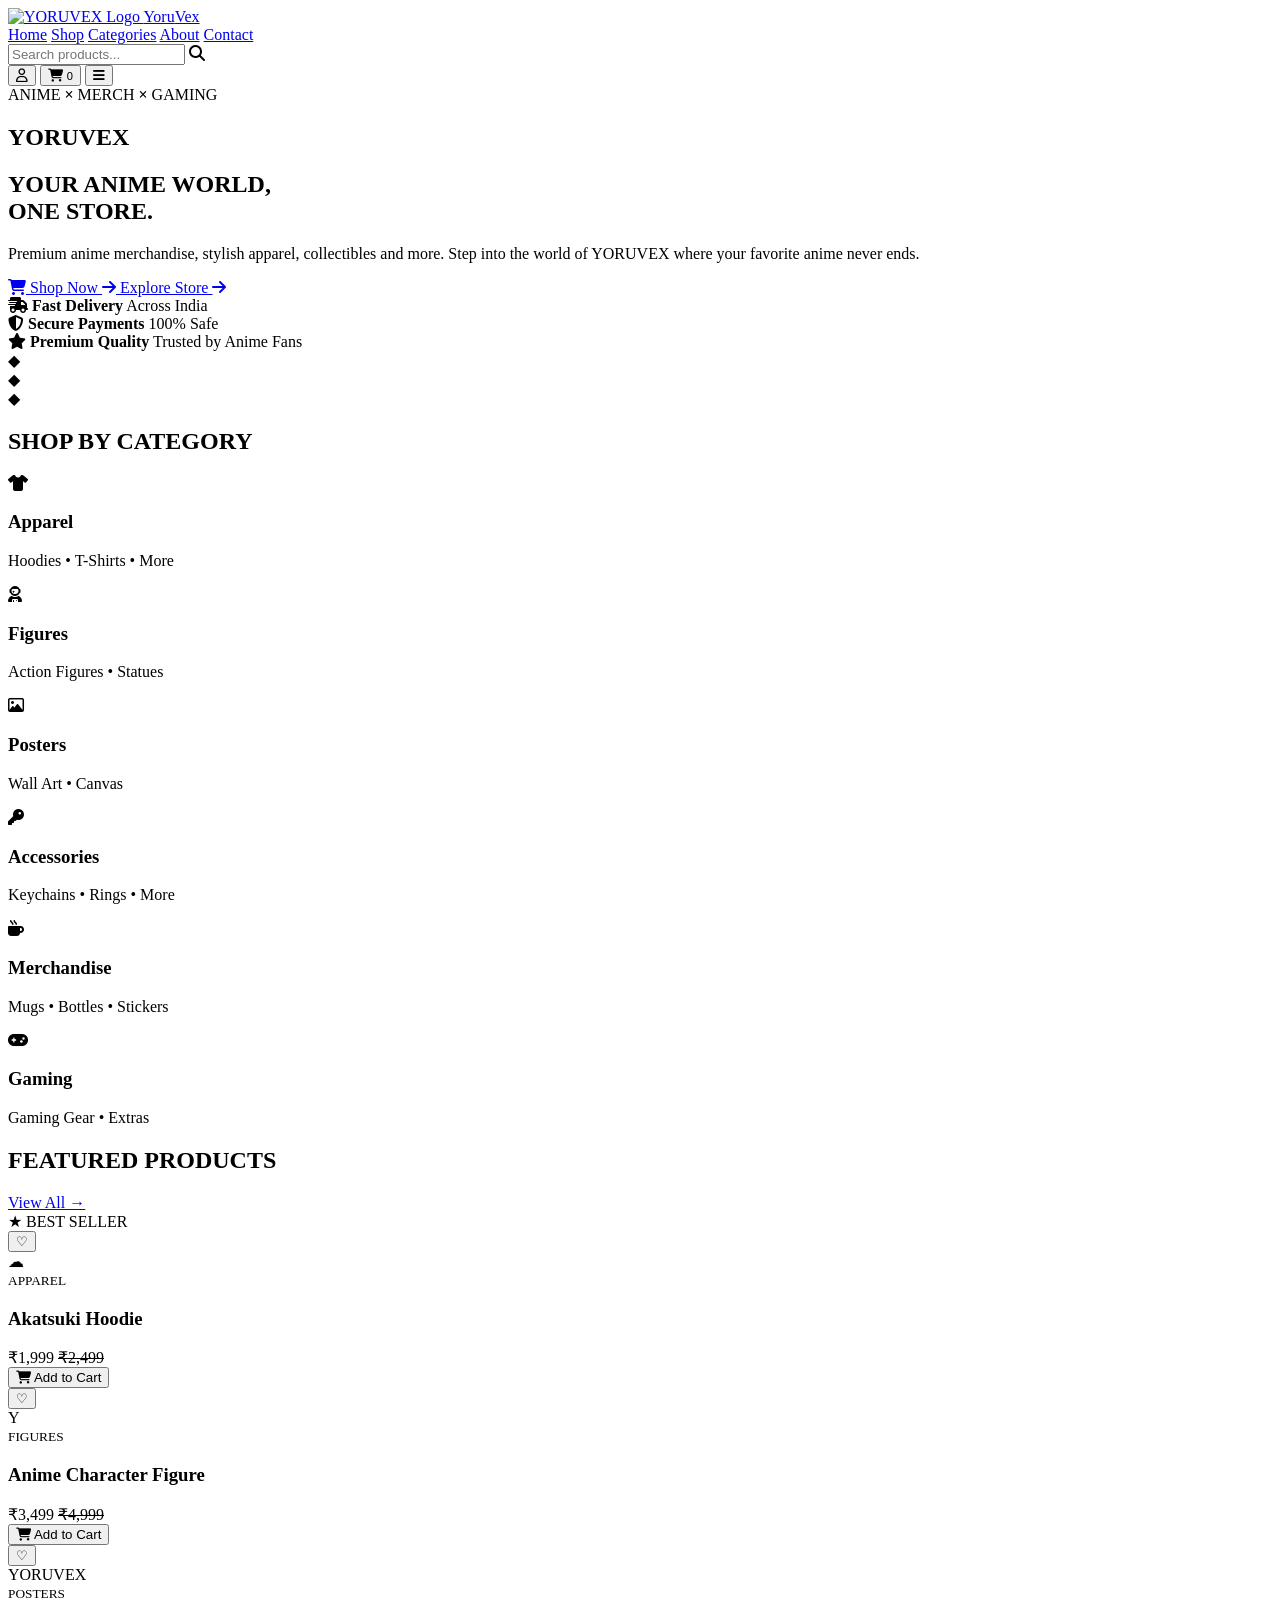
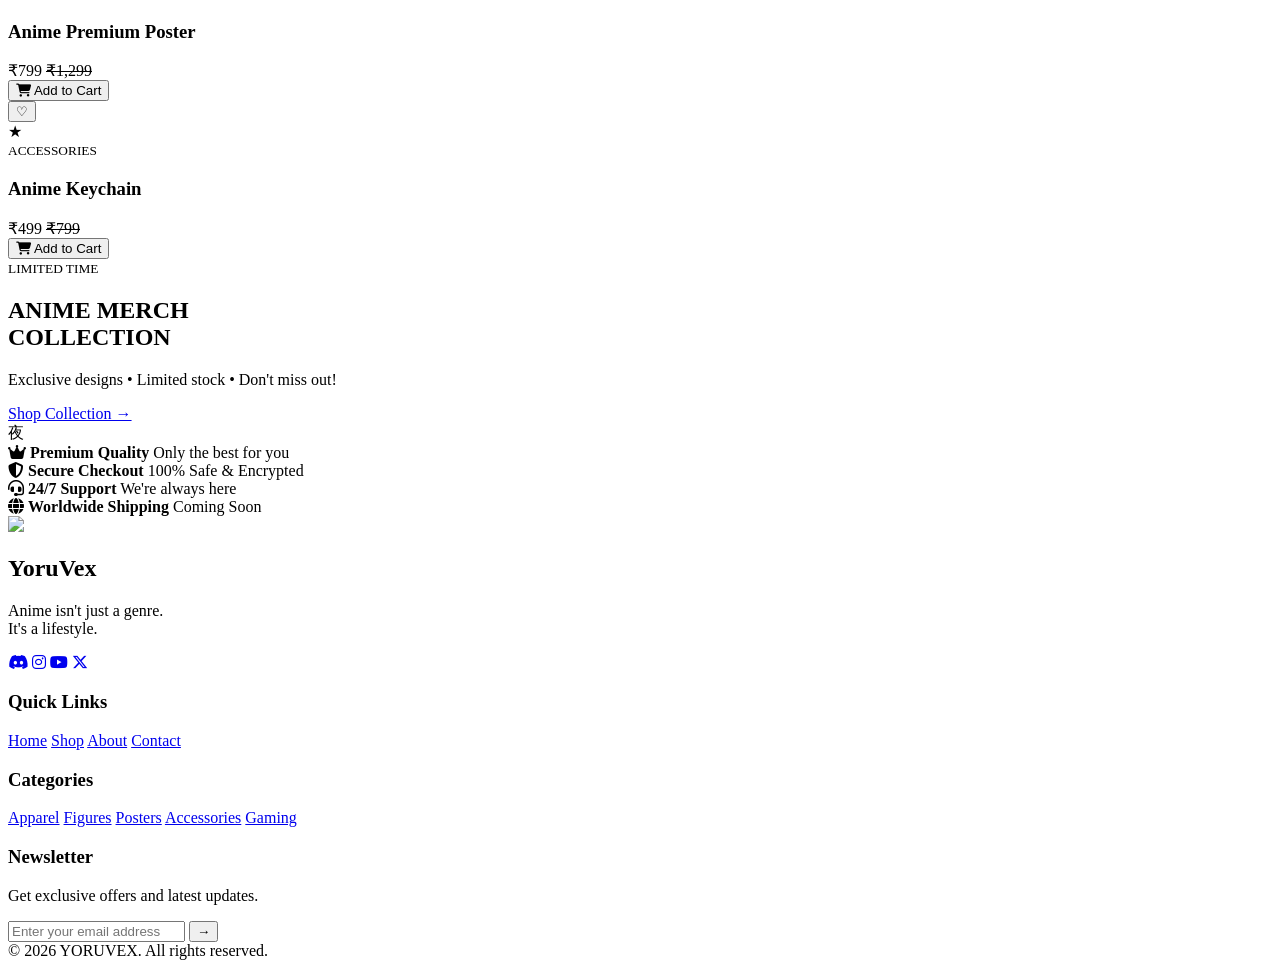
==== index.html @ e7da59ed "Add initial HTML structure for YORUVEX website This is the initial commit for the YORUVEX Anime Stor" ====
<!DOCTYPE html>
<html lang="en">
<head>
    <meta charset="UTF-8">
    <meta name="viewport" content="width=device-width, initial-scale=1.0">

    <title>YORUVEX — Anime Store</title>

    <link rel="stylesheet" href="style.css">

    <!-- Google Font -->
    <link rel="preconnect" href="https://fonts.googleapis.com">
    <link rel="preconnect" href="https://fonts.gstatic.com" crossorigin>
    <link href="https://fonts.googleapis.com/css2?family=Orbitron:wght@400;500;600;700;800&family=Rajdhani:wght@400;500;600;700&display=swap" rel="stylesheet">

    <!-- Icons -->
    <link rel="stylesheet"
          href="https://cdnjs.cloudflare.com/ajax/libs/font-awesome/6.5.2/css/all.min.css">
</head>

<body>

<!-- ================= NAVBAR ================= -->

<header class="navbar">

    <a href="#" class="brand">
        <img src="yoruvex.png" alt="YORUVEX Logo">
        <span>Yoru<span>Vex</span></span>
    </a>

    <nav id="navMenu">
        <a href="#home" class="active">Home</a>
        <a href="#shop">Shop</a>
        <a href="#categories">Categories</a>
        <a href="#about">About</a>
        <a href="#contact">Contact</a>
    </nav>

    <div class="nav-right">

        <div class="search">
            <input type="text" placeholder="Search products...">
            <i class="fa-solid fa-magnifying-glass"></i>
        </div>

        <button class="nav-icon">
            <i class="fa-regular fa-user"></i>
        </button>

        <button class="nav-icon cart">
            <i class="fa-solid fa-cart-shopping"></i>
            <small>0</small>
        </button>

        <button class="menu-btn" onclick="toggleMenu()">
            <i class="fa-solid fa-bars"></i>
        </button>

    </div>

</header>


<!-- ================= HERO ================= -->

<section class="hero" id="home">

    <div class="hero-glow"></div>

    <div class="hero-content">

        <div class="eyebrow">
            ANIME <b>×</b> MERCH <b>×</b> GAMING
        </div>

        <h1>
            YORU<span>VEX</span>
        </h1>

        <h2>
            YOUR ANIME WORLD,<br>
            ONE STORE.
        </h2>

        <p>
            Premium anime merchandise, stylish apparel,
            collectibles and more. Step into the world of
            YORUVEX where your favorite anime never ends.
        </p>

        <div class="hero-buttons">

            <a href="#shop" class="btn primary">
                <i class="fa-solid fa-cart-shopping"></i>
                Shop Now
                <i class="fa-solid fa-arrow-right"></i>
            </a>

            <a href="#categories" class="btn secondary">
                Explore Store
                <i class="fa-solid fa-arrow-right"></i>
            </a>

        </div>

        <div class="features">

            <div>
                <i class="fa-solid fa-truck-fast"></i>
                <span>
                    <b>Fast Delivery</b>
                    Across India
                </span>
            </div>

            <div>
                <i class="fa-solid fa-shield-halved"></i>
                <span>
                    <b>Secure Payments</b>
                    100% Safe
                </span>
            </div>

            <div>
                <i class="fa-solid fa-star"></i>
                <span>
                    <b>Premium Quality</b>
                    Trusted by Anime Fans
                </span>
            </div>

        </div>

    </div>


    <!-- HERO ART -->

    <div class="hero-art">

        <div class="moon"></div>

        <div class="anime-silhouette">

            <div class="head"></div>

            <div class="hair"></div>

            <div class="body"></div>

            <div class="eye"></div>

        </div>

        <div class="crow crow1">◆</div>
        <div class="crow crow2">◆</div>
        <div class="crow crow3">◆</div>

    </div>

</section>


<!-- ================= CATEGORIES ================= -->

<section class="section" id="categories">

    <div class="section-title">

        <span></span>

        <h2>SHOP BY CATEGORY</h2>

        <span></span>

    </div>

    <div class="categories">

        <div class="category">
            <i class="fa-solid fa-shirt"></i>
            <h3>Apparel</h3>
            <p>Hoodies • T-Shirts • More</p>
        </div>

        <div class="category">
            <i class="fa-solid fa-user-astronaut"></i>
            <h3>Figures</h3>
            <p>Action Figures • Statues</p>
        </div>

        <div class="category">
            <i class="fa-regular fa-image"></i>
            <h3>Posters</h3>
            <p>Wall Art • Canvas</p>
        </div>

        <div class="category">
            <i class="fa-solid fa-key"></i>
            <h3>Accessories</h3>
            <p>Keychains • Rings • More</p>
        </div>

        <div class="category">
            <i class="fa-solid fa-mug-hot"></i>
            <h3>Merchandise</h3>
            <p>Mugs • Bottles • Stickers</p>
        </div>

        <div class="category">
            <i class="fa-solid fa-gamepad"></i>
            <h3>Gaming</h3>
            <p>Gaming Gear • Extras</p>
        </div>

    </div>

</section>


<!-- ================= PRODUCTS ================= -->

<section class="section products-section" id="shop">

    <div class="section-heading">

        <div class="section-title">
            <span></span>
            <h2>FEATURED PRODUCTS</h2>
            <span></span>
        </div>

        <a href="#">View All →</a>

    </div>


    <div class="products">

        <!-- PRODUCT 1 -->

        <article class="product">

            <div class="product-image">

                <div class="badge">
                    ★ BEST SELLER
                </div>

                <button class="heart">
                    ♡
                </button>

                <div class="fake-product hoodie">
                    ☁
                </div>

            </div>

            <div class="product-info">

                <small>APPAREL</small>

                <h3>Akatsuki Hoodie</h3>

                <div class="price">
                    ₹1,999
                    <del>₹2,499</del>
                </div>

                <button class="add-cart" onclick="addCart()">
                    <i class="fa-solid fa-cart-shopping"></i>
                    Add to Cart
                </button>

            </div>

        </article>


        <!-- PRODUCT 2 -->

        <article class="product">

            <div class="product-image">

                <button class="heart">
                    ♡
                </button>

                <div class="fake-product figure">
                    Y
                </div>

            </div>

            <div class="product-info">

                <small>FIGURES</small>

                <h3>Anime Character Figure</h3>

                <div class="price">
                    ₹3,499
                    <del>₹4,999</del>
                </div>

                <button class="add-cart" onclick="addCart()">
                    <i class="fa-solid fa-cart-shopping"></i>
                    Add to Cart
                </button>

            </div>

        </article>


        <!-- PRODUCT 3 -->

        <article class="product">

            <div class="product-image">

                <button class="heart">
                    ♡
                </button>

                <div class="fake-product poster">
                    YORUVEX
                </div>

            </div>

            <div class="product-info">

                <small>POSTERS</small>

                <h3>Anime Premium Poster</h3>

                <div class="price">
                    ₹799
                    <del>₹1,299</del>
                </div>

                <button class="add-cart" onclick="addCart()">
                    <i class="fa-solid fa-cart-shopping"></i>
                    Add to Cart
                </button>

            </div>

        </article>


        <!-- PRODUCT 4 -->

        <article class="product">

            <div class="product-image">

                <button class="heart">
                    ♡
                </button>

                <div class="fake-product keychain">
                    ★
                </div>

            </div>

            <div class="product-info">

                <small>ACCESSORIES</small>

                <h3>Anime Keychain</h3>

                <div class="price">
                    ₹499
                    <del>₹799</del>
                </div>

                <button class="add-cart" onclick="addCart()">
                    <i class="fa-solid fa-cart-shopping"></i>
                    Add to Cart
                </button>

            </div>

        </article>

    </div>

</section>


<!-- ================= PROMO ================= -->

<section class="promo">

    <div>

        <small>LIMITED TIME</small>

        <h2>
            ANIME MERCH<br>
            <span>COLLECTION</span>
        </h2>

        <p>
            Exclusive designs • Limited stock •
            Don't miss out!
        </p>

        <a href="#shop" class="btn primary">
            Shop Collection →
        </a>

    </div>

    <div class="promo-symbol">
        夜
    </div>

</section>


<!-- ================= FEATURES ================= -->

<section class="trust">

    <div>
        <i class="fa-solid fa-crown"></i>
        <span>
            <b>Premium Quality</b>
            Only the best for you
        </span>
    </div>

    <div>
        <i class="fa-solid fa-shield-halved"></i>
        <span>
            <b>Secure Checkout</b>
            100% Safe & Encrypted
        </span>
    </div>

    <div>
        <i class="fa-solid fa-headset"></i>
        <span>
            <b>24/7 Support</b>
            We're always here
        </span>
    </div>

    <div>
        <i class="fa-solid fa-globe"></i>
        <span>
            <b>Worldwide Shipping</b>
            Coming Soon
        </span>
    </div>

</section>


<!-- ================= FOOTER ================= -->

<footer id="contact">

    <div class="footer-brand">

        <img src="yoruvex.png">

        <h2>Yoru<span>Vex</span></h2>

        <p>
            Anime isn't just a genre.<br>
            It's a lifestyle.
        </p>

        <div class="socials">

            <a href="#"><i class="fa-brands fa-discord"></i></a>
            <a href="#"><i class="fa-brands fa-instagram"></i></a>
            <a href="#"><i class="fa-brands fa-youtube"></i></a>
            <a href="#"><i class="fa-brands fa-x-twitter"></i></a>

        </div>

    </div>


    <div>
        <h3>Quick Links</h3>

        <a href="#home">Home</a>
        <a href="#shop">Shop</a>
        <a href="#about">About</a>
        <a href="#contact">Contact</a>
    </div>


    <div>
        <h3>Categories</h3>

        <a href="#">Apparel</a>
        <a href="#">Figures</a>
        <a href="#">Posters</a>
        <a href="#">Accessories</a>
        <a href="#">Gaming</a>
    </div>


    <div class="newsletter">

        <h3>Newsletter</h3>

        <p>
            Get exclusive offers and latest updates.
        </p>

        <div class="email-box">

            <input
                type="email"
                placeholder="Enter your email address"
            >

            <button>
                →
            </button>

        </div>

    </div>

</footer>


<div class="copyright">
    © 2026 YORUVEX. All rights reserved.
</div>


<script src="script.js"></script>

</body>
</html>
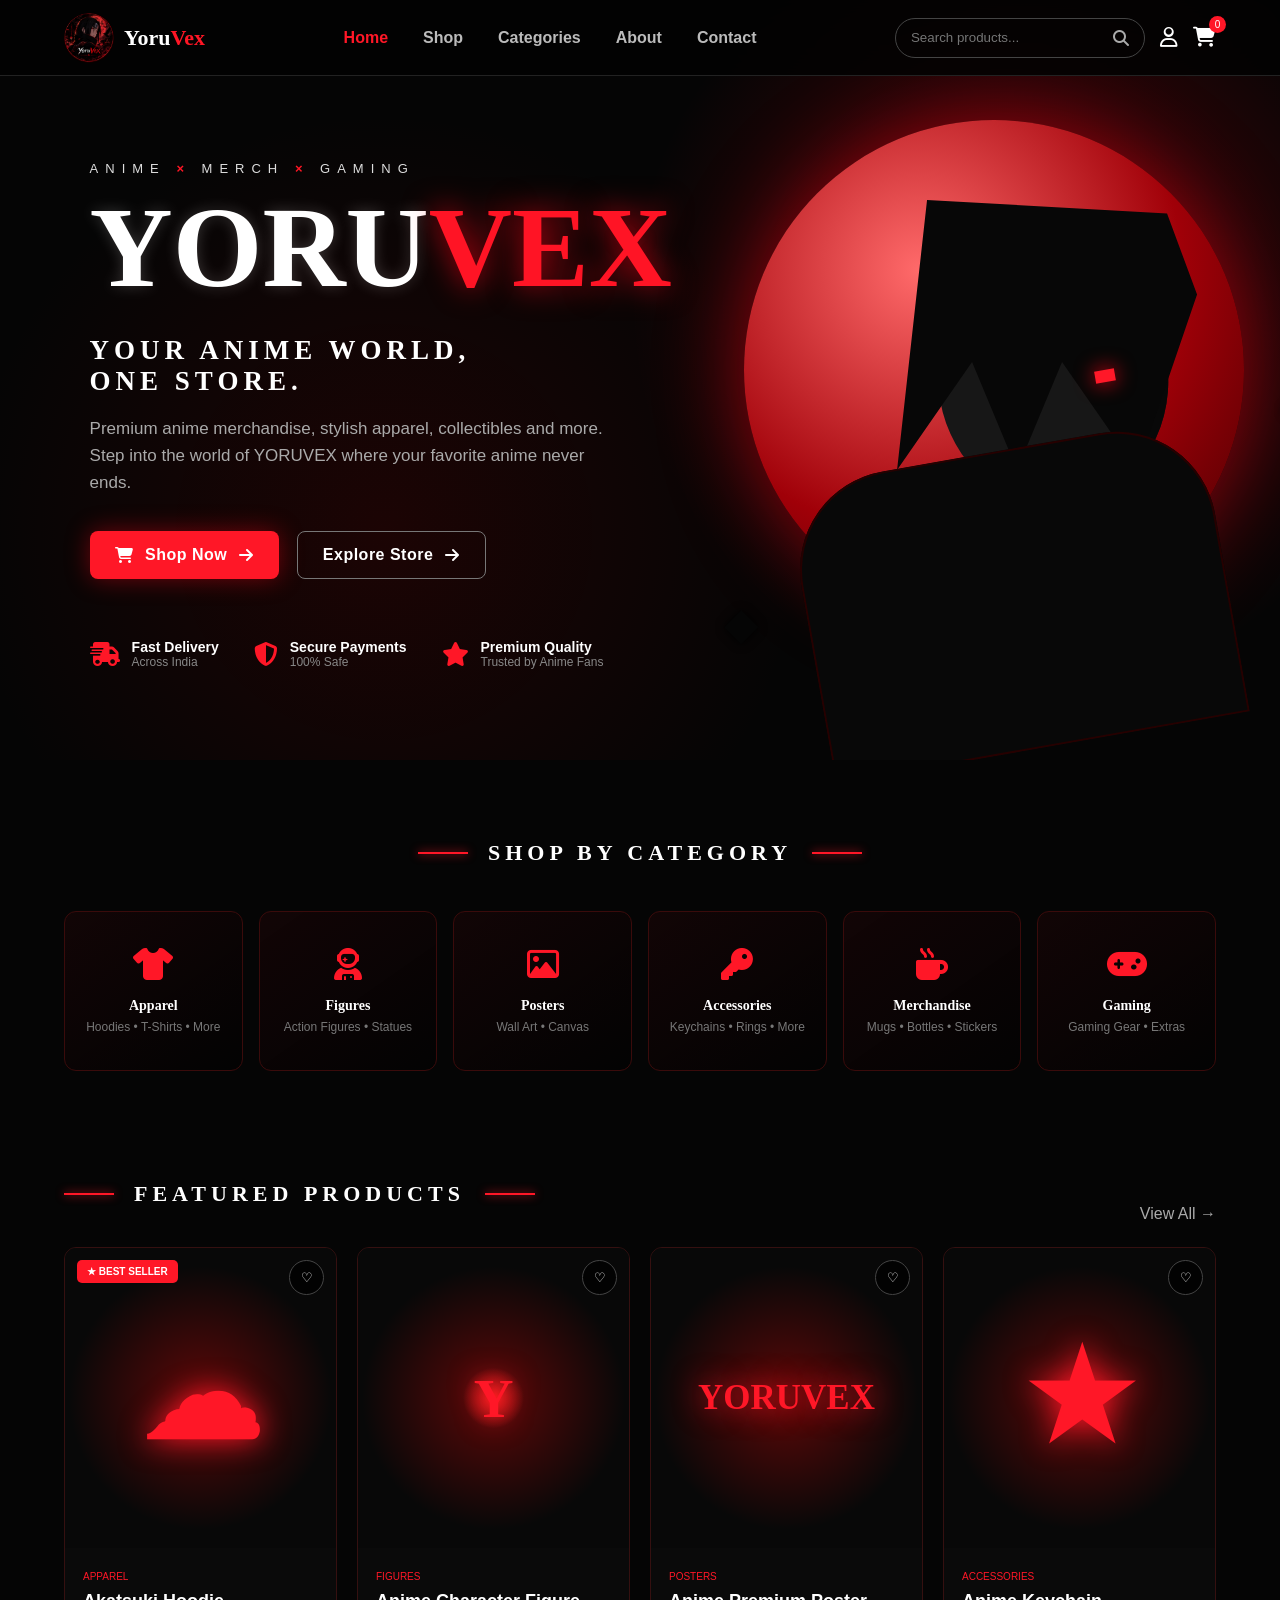
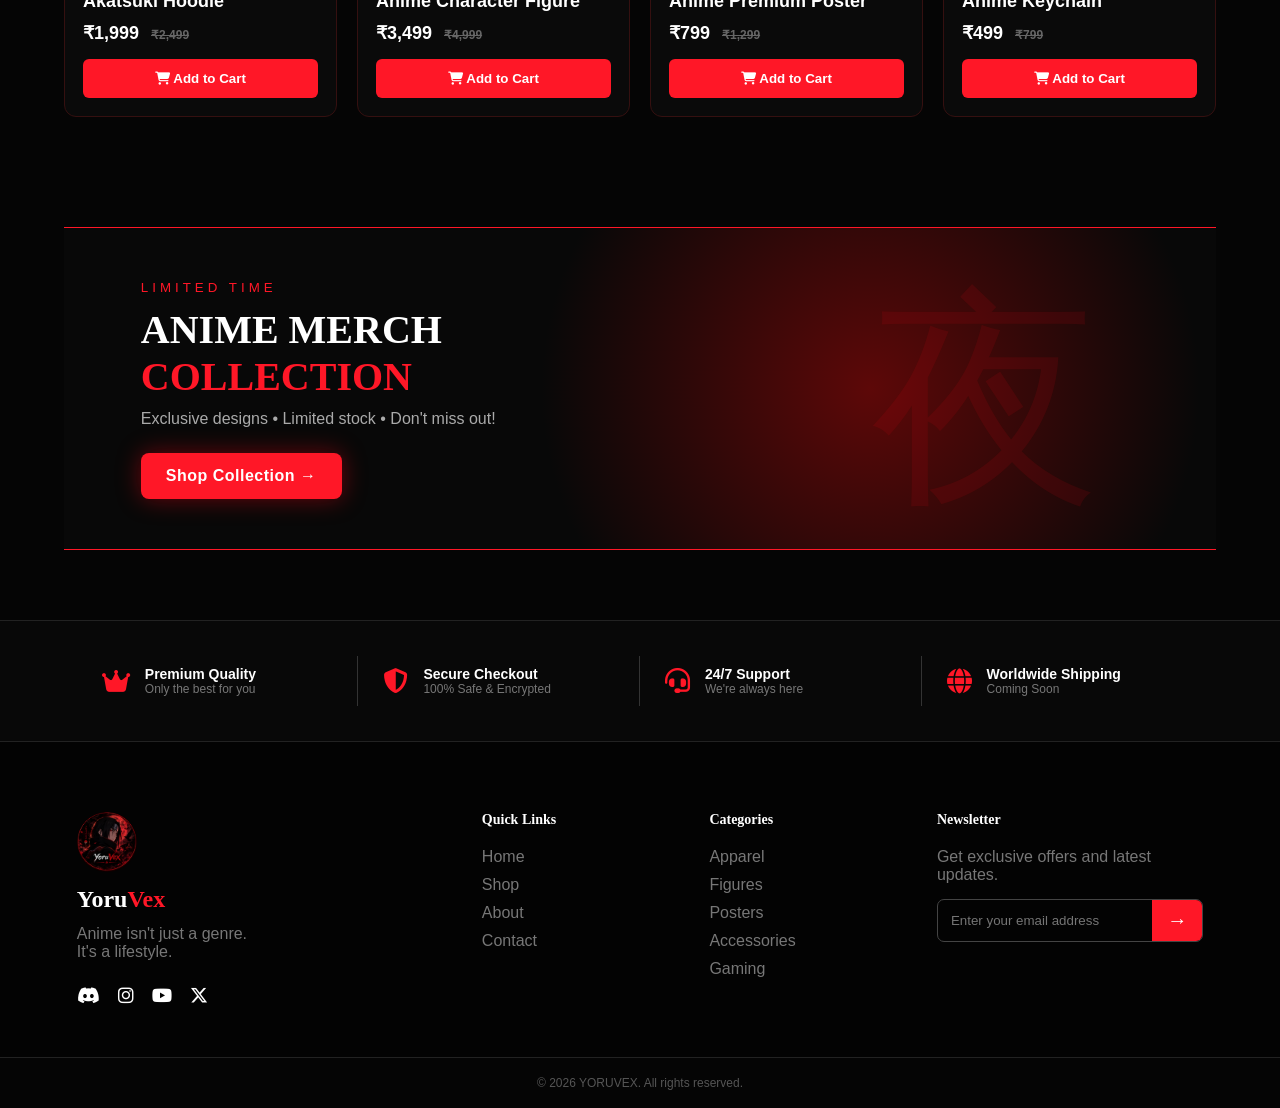
==== commit 6da7b4d0: "Update shop links to point to shop.html" ====
--- a/index.html
+++ b/index.html
@@ -91,7 +91,7 @@
 
         <div class="hero-buttons">
 
-            <a href="#shop" class="btn primary">
+            <a href="shop.html" class="btn primary">
                 <i class="fa-solid fa-cart-shopping"></i>
                 Shop Now
                 <i class="fa-solid fa-arrow-right"></i>
@@ -412,7 +412,7 @@
             Don't miss out!
         </p>
 
-        <a href="#shop" class="btn primary">
+        <a href="shop.html" class="btn primary">
             Shop Collection →
         </a>
 
--- a/style.css
+++ b/style.css
@@ -0,0 +1,1147 @@
+* {
+    margin: 0;
+    padding: 0;
+    box-sizing: border-box;
+}
+
+html {
+    scroll-behavior: smooth;
+}
+
+body {
+    background: #050505;
+    color: white;
+    font-family: "Rajdhani", sans-serif;
+    overflow-x: hidden;
+}
+
+a {
+    text-decoration: none;
+    color: inherit;
+}
+
+button {
+    font-family: inherit;
+}
+
+
+/* ================= NAVBAR ================= */
+
+.navbar {
+    height: 76px;
+    width: 100%;
+    position: fixed;
+    top: 0;
+    z-index: 999;
+
+    display: flex;
+    align-items: center;
+    justify-content: space-between;
+
+    padding: 0 5%;
+
+    background: rgba(3, 3, 3, .88);
+    backdrop-filter: blur(18px);
+
+    border-bottom: 1px solid #222;
+}
+
+.brand {
+    display: flex;
+    align-items: center;
+    gap: 10px;
+
+    font-family: Orbitron;
+    font-weight: 800;
+    font-size: 22px;
+}
+
+.brand img {
+    width: 50px;
+    height: 50px;
+    object-fit: cover;
+    border-radius: 50%;
+}
+
+.brand span span {
+    color: #ff1625;
+}
+
+nav {
+    display: flex;
+    gap: 35px;
+}
+
+nav a {
+    color: #bbb;
+    font-weight: 600;
+    transition: .3s;
+}
+
+nav a:hover,
+nav a.active {
+    color: #ff1727;
+}
+
+.nav-right {
+    display: flex;
+    align-items: center;
+    gap: 15px;
+}
+
+.search {
+    width: 250px;
+    height: 40px;
+
+    display: flex;
+    align-items: center;
+
+    border: 1px solid #444;
+    border-radius: 30px;
+    padding: 0 15px;
+}
+
+.search input {
+    width: 100%;
+    background: transparent;
+    border: 0;
+    outline: 0;
+    color: white;
+}
+
+.search i {
+    color: #aaa;
+}
+
+.nav-icon,
+.menu-btn {
+    background: none;
+    border: 0;
+    color: white;
+    font-size: 20px;
+    cursor: pointer;
+}
+
+.cart {
+    position: relative;
+}
+
+.cart small {
+    position: absolute;
+    top: -10px;
+    right: -10px;
+
+    background: #ff1727;
+    width: 17px;
+    height: 17px;
+
+    border-radius: 50%;
+
+    font-size: 10px;
+
+    display: grid;
+    place-items: center;
+}
+
+.menu-btn {
+    display: none;
+}
+
+
+/* ================= HERO ================= */
+
+.hero {
+    min-height: 760px;
+    padding: 150px 7% 80px;
+
+    position: relative;
+    overflow: hidden;
+
+    display: flex;
+    align-items: center;
+}
+
+.hero::before {
+    content: "";
+
+    position: absolute;
+    inset: 0;
+
+    background:
+        radial-gradient(circle at 80% 40%,
+        rgba(255,0,20,.3),
+        transparent 35%),
+        radial-gradient(circle at 30% 70%,
+        rgba(120,0,0,.2),
+        transparent 40%);
+
+    pointer-events: none;
+}
+
+.hero-content {
+    position: relative;
+    z-index: 5;
+
+    max-width: 600px;
+}
+
+.eyebrow {
+    letter-spacing: 7px;
+    font-size: 13px;
+    color: #ddd;
+    margin-bottom: 20px;
+}
+
+.eyebrow b {
+    color: #ff1625;
+}
+
+.hero h1 {
+    font-family: Orbitron;
+    font-size: clamp(60px, 9vw, 120px);
+    line-height: .9;
+
+    color: white;
+
+    text-shadow:
+        0 0 15px rgba(255,255,255,.2);
+}
+
+.hero h1 span {
+    color: #ff1425;
+
+    text-shadow:
+        0 0 30px rgba(255,0,20,.7);
+}
+
+.hero h2 {
+    margin-top: 35px;
+
+    font-family: Orbitron;
+    letter-spacing: 5px;
+    font-size: 27px;
+}
+
+.hero p {
+    margin-top: 18px;
+
+    color: #aaa;
+    font-size: 17px;
+    line-height: 1.6;
+
+    max-width: 530px;
+}
+
+.hero-buttons {
+    display: flex;
+    gap: 18px;
+    margin-top: 35px;
+}
+
+.btn {
+    display: inline-flex;
+    align-items: center;
+    gap: 12px;
+
+    padding: 14px 25px;
+
+    border-radius: 8px;
+
+    font-weight: 700;
+    letter-spacing: .5px;
+
+    transition: .3s;
+}
+
+.primary {
+    background: #ff1727;
+
+    box-shadow:
+        0 0 25px rgba(255,0,20,.4);
+}
+
+.primary:hover {
+    transform: translateY(-3px);
+
+    box-shadow:
+        0 0 40px rgba(255,0,20,.7);
+}
+
+.secondary {
+    border: 1px solid #777;
+}
+
+.secondary:hover {
+    border-color: #ff1727;
+    color: #ff1727;
+}
+
+.features {
+    display: flex;
+    gap: 35px;
+    margin-top: 60px;
+}
+
+.features > div {
+    display: flex;
+    gap: 12px;
+    align-items: center;
+}
+
+.features i {
+    color: #ff1727;
+    font-size: 24px;
+}
+
+.features span {
+    color: #888;
+    font-size: 12px;
+}
+
+.features b {
+    display: block;
+    color: white;
+    font-size: 14px;
+}
+
+
+/* ================= HERO ART ================= */
+
+.hero-art {
+    position: absolute;
+
+    right: -3%;
+    top: 80px;
+
+    width: 58%;
+    height: 650px;
+}
+
+.moon {
+    position: absolute;
+
+    width: 500px;
+    height: 500px;
+
+    right: 10%;
+    top: 40px;
+
+    border-radius: 50%;
+
+    background:
+        radial-gradient(circle at 35% 30%,
+        #ff6a6a,
+        #a00008 55%,
+        #390000);
+
+    box-shadow:
+        0 0 80px rgba(255,0,20,.5);
+}
+
+.anime-silhouette {
+    position: absolute;
+
+    right: 15%;
+    top: 100px;
+
+    width: 370px;
+    height: 550px;
+}
+
+.head {
+    position: absolute;
+
+    width: 230px;
+    height: 270px;
+
+    right: 40px;
+    top: 50px;
+
+    border-radius: 45% 50% 45% 45%;
+
+    background: #171717;
+
+    transform: rotate(-5deg);
+
+    box-shadow:
+        inset -30px 0 #080808;
+}
+
+.hair {
+    position: absolute;
+
+    width: 300px;
+    height: 270px;
+
+    right: 10px;
+    top: 20px;
+
+    background: #070707;
+
+    clip-path: polygon(
+        10% 0,
+        90% 5%,
+        100% 35%,
+        80% 100%,
+        55% 60%,
+        40% 100%,
+        25% 60%,
+        0 100%
+    );
+}
+
+.body {
+    position: absolute;
+
+    width: 420px;
+    height: 300px;
+
+    top: 270px;
+    right: -20px;
+
+    background: #080808;
+
+    border-radius: 100px 100px 0 0;
+
+    transform: rotate(-10deg);
+
+    box-shadow:
+        inset 0 0 0 2px #260000;
+}
+
+.eye {
+    position: absolute;
+
+    width: 20px;
+    height: 12px;
+
+    right: 92px;
+    top: 190px;
+
+    background: #ff1828;
+
+    box-shadow:
+        0 0 20px #ff0015;
+
+    transform: rotate(-10deg);
+}
+
+.crow {
+    position: absolute;
+
+    color: #050505;
+    font-size: 45px;
+
+    filter: drop-shadow(0 0 5px #000);
+}
+
+.crow1 {
+    top: 130px;
+    left: 5%;
+}
+
+.crow2 {
+    top: 300px;
+    right: 0;
+}
+
+.crow3 {
+    bottom: 80px;
+    left: 20%;
+}
+
+
+/* ================= SECTIONS ================= */
+
+.section {
+    padding: 80px 5%;
+}
+
+.section-title {
+    display: flex;
+    align-items: center;
+    justify-content: center;
+    gap: 20px;
+
+    margin-bottom: 45px;
+}
+
+.section-title span {
+    width: 50px;
+    height: 2px;
+
+    background: #ff1727;
+
+    box-shadow: 0 0 10px #ff1727;
+}
+
+.section-title h2 {
+    font-family: Orbitron;
+    letter-spacing: 5px;
+    font-size: 22px;
+}
+
+
+/* ================= CATEGORIES ================= */
+
+.categories {
+    display: grid;
+    grid-template-columns: repeat(6, 1fr);
+    gap: 16px;
+}
+
+.category {
+    min-height: 160px;
+
+    border: 1px solid #3a0b0b;
+    border-radius: 12px;
+
+    background:
+        linear-gradient(
+            145deg,
+            rgba(255,0,20,.05),
+            rgba(0,0,0,.5)
+        );
+
+    display: flex;
+    flex-direction: column;
+    align-items: center;
+    justify-content: center;
+
+    text-align: center;
+
+    transition: .35s;
+}
+
+.category:hover {
+    transform: translateY(-8px);
+
+    border-color: #ff1727;
+
+    box-shadow:
+        0 10px 40px rgba(255,0,20,.15);
+}
+
+.category i {
+    font-size: 32px;
+    color: #ff1727;
+    margin-bottom: 18px;
+}
+
+.category h3 {
+    font-family: Orbitron;
+    font-size: 14px;
+}
+
+.category p {
+    color: #777;
+    font-size: 12px;
+    margin-top: 6px;
+}
+
+
+/* ================= PRODUCTS ================= */
+
+.products-section {
+    padding-top: 30px;
+}
+
+.section-heading {
+    display: flex;
+    justify-content: space-between;
+    align-items: center;
+}
+
+.section-heading .section-title {
+    margin-bottom: 40px;
+}
+
+.section-heading > a {
+    color: #aaa;
+}
+
+.section-heading > a:hover {
+    color: #ff1727;
+}
+
+.products {
+    display: grid;
+    grid-template-columns: repeat(4, 1fr);
+    gap: 20px;
+}
+
+.product {
+    background: #0a0a0a;
+
+    border: 1px solid #351010;
+
+    border-radius: 12px;
+
+    overflow: hidden;
+
+    transition: .35s;
+}
+
+.product:hover {
+    transform: translateY(-8px);
+
+    border-color: #ff1727;
+
+    box-shadow:
+        0 15px 40px rgba(255,0,20,.15);
+}
+
+.product-image {
+    height: 300px;
+
+    position: relative;
+
+    overflow: hidden;
+
+    background:
+        radial-gradient(
+            circle,
+            #5d0808,
+            #080808 65%
+        );
+}
+
+.badge {
+    position: absolute;
+    top: 12px;
+    left: 12px;
+
+    padding: 6px 10px;
+
+    background: #ff1727;
+
+    border-radius: 5px;
+
+    font-size: 10px;
+    font-weight: bold;
+
+    z-index: 3;
+}
+
+.heart {
+    position: absolute;
+    right: 12px;
+    top: 12px;
+
+    width: 35px;
+    height: 35px;
+
+    border-radius: 50%;
+
+    background: rgba(0,0,0,.7);
+    border: 1px solid #444;
+
+    color: white;
+
+    cursor: pointer;
+
+    z-index: 3;
+}
+
+.heart:hover {
+    color: #ff1727;
+    border-color: #ff1727;
+}
+
+.fake-product {
+    width: 100%;
+    height: 100%;
+
+    display: grid;
+    place-items: center;
+
+    font-family: Orbitron;
+    font-weight: 800;
+
+    color: #ff1727;
+
+    font-size: 55px;
+
+    text-shadow:
+        0 0 30px #ff1727;
+}
+
+.hoodie {
+    font-size: 120px;
+}
+
+.figure {
+    background:
+        radial-gradient(circle at center,
+        #ff2020,
+        transparent 15%);
+}
+
+.poster {
+    font-size: 35px;
+}
+
+.keychain {
+    font-size: 120px;
+}
+
+.product-info {
+    padding: 18px;
+}
+
+.product-info small {
+    color: #ff1727;
+    font-size: 10px;
+}
+
+.product-info h3 {
+    margin-top: 7px;
+    font-size: 18px;
+}
+
+.price {
+    margin-top: 10px;
+
+    color: white;
+
+    font-size: 18px;
+    font-weight: bold;
+}
+
+.price del {
+    color: #666;
+    font-size: 12px;
+    margin-left: 7px;
+}
+
+.add-cart {
+    width: 100%;
+
+    margin-top: 15px;
+
+    padding: 12px;
+
+    background: #ff1727;
+    border: 0;
+
+    border-radius: 6px;
+
+    color: white;
+
+    font-weight: bold;
+
+    cursor: pointer;
+
+    transition: .3s;
+}
+
+.add-cart:hover {
+    background: #d90010;
+
+    box-shadow:
+        0 0 20px rgba(255,0,20,.4);
+}
+
+
+/* ================= PROMO ================= */
+
+.promo {
+    margin: 30px 5% 70px;
+
+    min-height: 280px;
+
+    padding: 50px 6%;
+
+    position: relative;
+    overflow: hidden;
+
+    border-top: 1px solid #ff1727;
+    border-bottom: 1px solid #ff1727;
+
+    background:
+        radial-gradient(
+            circle at 70%,
+            #5d0808,
+            transparent 40%
+        ),
+        #080808;
+}
+
+.promo small {
+    color: #ff1727;
+    letter-spacing: 4px;
+}
+
+.promo h2 {
+    font-family: Orbitron;
+    font-size: 40px;
+    margin: 10px 0;
+}
+
+.promo h2 span {
+    color: #ff1727;
+}
+
+.promo p {
+    color: #aaa;
+    margin-bottom: 25px;
+}
+
+.promo-symbol {
+    position: absolute;
+
+    right: 10%;
+    top: 20px;
+
+    font-size: 230px;
+
+    color: rgba(255,0,20,.1);
+    font-family: serif;
+}
+
+
+/* ================= TRUST ================= */
+
+.trust {
+    display: grid;
+    grid-template-columns: repeat(4, 1fr);
+
+    padding: 35px 6%;
+
+    border-top: 1px solid #222;
+    border-bottom: 1px solid #222;
+
+    background: #080808;
+}
+
+.trust > div {
+    display: flex;
+    gap: 15px;
+    align-items: center;
+
+    border-right: 1px solid #333;
+
+    padding: 10px 25px;
+}
+
+.trust > div:last-child {
+    border: 0;
+}
+
+.trust i {
+    color: #ff1727;
+    font-size: 25px;
+}
+
+.trust span {
+    color: #777;
+    font-size: 12px;
+}
+
+.trust b {
+    display: block;
+    color: white;
+    font-size: 14px;
+}
+
+
+/* ================= FOOTER ================= */
+
+footer {
+    padding: 70px 6% 50px;
+
+    display: grid;
+
+    grid-template-columns:
+        2fr 1fr 1fr 1.5fr;
+
+    gap: 50px;
+
+    background: #030303;
+}
+
+.footer-brand img {
+    width: 60px;
+    border-radius: 50%;
+}
+
+.footer-brand h2 {
+    font-family: Orbitron;
+    margin-top: 10px;
+}
+
+.footer-brand h2 span {
+    color: #ff1727;
+}
+
+.footer-brand p {
+    color: #777;
+    margin-top: 12px;
+}
+
+footer h3 {
+    margin-bottom: 20px;
+    font-family: Orbitron;
+    font-size: 14px;
+}
+
+footer > div:not(.footer-brand) > a {
+    display: block;
+
+    color: #777;
+
+    margin: 10px 0;
+
+    transition: .2s;
+}
+
+footer a:hover {
+    color: #ff1727;
+}
+
+.socials {
+    display: flex;
+    gap: 18px;
+    margin-top: 25px;
+}
+
+.socials a {
+    font-size: 18px;
+}
+
+.newsletter p {
+    color: #777;
+    margin-bottom: 15px;
+}
+
+.email-box {
+    display: flex;
+
+    border: 1px solid #444;
+    border-radius: 7px;
+
+    overflow: hidden;
+}
+
+.email-box input {
+    flex: 1;
+
+    padding: 13px;
+
+    background: transparent;
+
+    border: 0;
+    outline: 0;
+
+    color: white;
+}
+
+.email-box button {
+    width: 50px;
+
+    border: 0;
+
+    background: #ff1727;
+
+    color: white;
+
+    font-size: 20px;
+
+    cursor: pointer;
+}
+
+.copyright {
+    padding: 18px 6%;
+
+    color: #555;
+
+    font-size: 12px;
+
+    border-top: 1px solid #222;
+
+    text-align: center;
+}
+
+
+/* ================= MOBILE ================= */
+
+@media(max-width: 1000px) {
+
+    nav {
+        display: none;
+    }
+
+    .menu-btn {
+        display: block;
+    }
+
+    nav.show {
+        display: flex;
+
+        position: absolute;
+
+        top: 76px;
+        left: 0;
+
+        width: 100%;
+
+        padding: 25px;
+
+        background: #080808;
+
+        flex-direction: column;
+
+        text-align: center;
+
+        border-bottom: 1px solid #333;
+    }
+
+    .search {
+        display: none;
+    }
+
+    .hero {
+        min-height: 850px;
+    }
+
+    .hero-art {
+        opacity: .4;
+        width: 100%;
+        right: -30%;
+    }
+
+    .categories {
+        grid-template-columns: repeat(3, 1fr);
+    }
+
+    .products {
+        grid-template-columns: repeat(2, 1fr);
+    }
+
+    .trust {
+        grid-template-columns: repeat(2, 1fr);
+        gap: 20px;
+    }
+
+    .trust > div {
+        border: 0;
+    }
+
+    footer {
+        grid-template-columns: repeat(2, 1fr);
+    }
+}
+
+
+@media(max-width: 600px) {
+
+    .navbar {
+        padding: 0 18px;
+    }
+
+    .brand span {
+        font-size: 17px;
+    }
+
+    .brand img {
+        width: 42px;
+        height: 42px;
+    }
+
+    .hero {
+        padding: 130px 22px 60px;
+        min-height: 800px;
+    }
+
+    .hero h1 {
+        font-size: 65px;
+    }
+
+    .hero h2 {
+        font-size: 18px;
+        letter-spacing: 3px;
+    }
+
+    .hero p {
+        font-size: 15px;
+    }
+
+    .hero-buttons {
+        flex-direction: column;
+    }
+
+    .btn {
+        justify-content: center;
+    }
+
+    .features {
+        flex-direction: column;
+        gap: 20px;
+        margin-top: 40px;
+    }
+
+    .hero-art {
+        right: -75%;
+        opacity: .3;
+    }
+
+    .section {
+        padding: 60px 18px;
+    }
+
+    .section-title h2 {
+        font-size: 14px;
+        letter-spacing: 2px;
+    }
+
+    .section-title span {
+        width: 25px;
+    }
+
+    .categories {
+        grid-template-columns: repeat(2, 1fr);
+    }
+
+    .products {
+        grid-template-columns: 1fr;
+    }
+
+    .product-image {
+        height: 330px;
+    }
+
+    .section-heading {
+        display: block;
+    }
+
+    .section-heading > a {
+        display: block;
+        text-align: right;
+        margin-bottom: 20px;
+    }
+
+    .promo {
+        margin: 10px 18px 50px;
+        padding: 40px 25px;
+    }
+
+    .promo h2 {
+        font-size: 28px;
+    }
+
+    .promo-symbol {
+        font-size: 140px;
+        right: -10px;
+    }
+
+    .trust {
+        grid-template-columns: 1fr;
+        padding: 30px 20px;
+    }
+
+    footer {
+        grid-template-columns: 1fr;
+        padding: 50px 25px;
+    }
+
+  }
